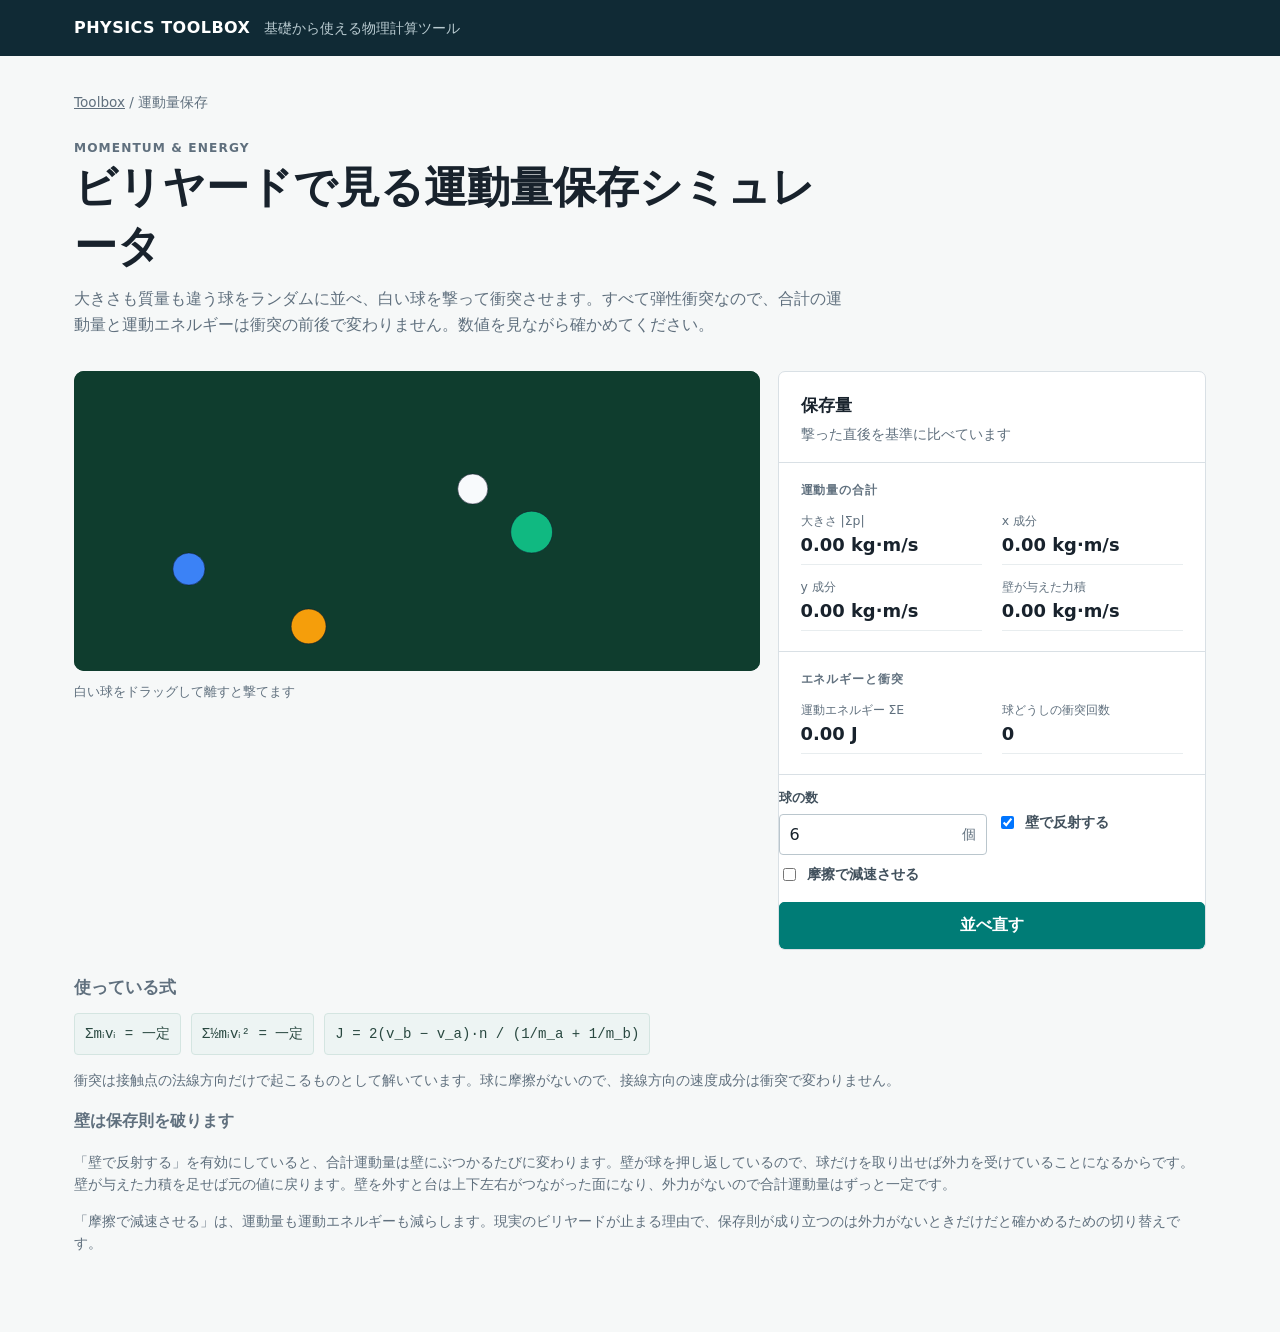
==== public/tools/billiards/index.html @ 8a6bd364 "feat: add a billiards simulator for momentum and energy Randomly placed discs of different mass, sho" ====
<!doctype html>
<html lang="ja">
  <head>
    <meta charset="UTF-8" />
    <meta name="viewport" content="width=device-width, initial-scale=1.0" />
    <meta name="description" content="ビリヤード台の球を撃って、弾性衝突での運動量保存と力学的エネルギー保存を確かめるシミュレータ。質量の違う球がぶつかる様子を、合計運動量と合計運動エネルギーの数値と一緒に見られます。" />
    <title>ビリヤードで見る運動量保存シミュレータ | Physics Toolbox</title>
    <link rel="canonical" href="https://physics-toolbox.ptbx.workers.dev/tools/billiards/" />
    <meta name="google-site-verification" content="dS_4E3Jhi096r8VXrxyd1PcpG0NzPhnYGtcGjtiQ7X8" />
    <link rel="stylesheet" href="../../css/style.css" />
  </head>
  <body>
    <header class="site-header"><div class="site-header__inner"><a href="../../">PHYSICS TOOLBOX</a><span>基礎から使える物理計算ツール</span></div></header>
    <main class="page billiards-page">
      <nav class="breadcrumb"><a href="../../">Toolbox</a> / 運動量保存</nav>
      <section class="page-heading">
        <p class="eyebrow">MOMENTUM &amp; ENERGY</p>
        <h1>ビリヤードで見る運動量保存シミュレータ</h1>
        <p>大きさも質量も違う球をランダムに並べ、白い球を撃って衝突させます。すべて弾性衝突なので、合計の運動量と運動エネルギーは衝突の前後で変わりません。数値を見ながら確かめてください。</p>
      </section>
      <div class="billiards-layout">
        <section class="table-section">
          <div class="canvas-wrap billiards-canvas">
            <canvas id="table" role="img" aria-label="ビリヤード台のシミュレーション"></canvas>
          </div>
          <p id="table-hint" class="panel-note">白い球をドラッグして離すと撃てます</p>
        </section>
        <section class="results-panel billiards-results" aria-live="polite">
          <div class="results-header"><h2>保存量</h2><p class="result-summary">撃った直後を基準に比べています</p></div>
          <div class="result-group">
            <h3>運動量の合計</h3>
            <div class="metrics">
              <div class="metric"><span class="metric-label">大きさ |Σp|</span><span id="momentum" class="metric-value">-</span></div>
              <div class="metric"><span class="metric-label">x 成分</span><span id="momentum-x" class="metric-value">-</span></div>
              <div class="metric"><span class="metric-label">y 成分</span><span id="momentum-y" class="metric-value">-</span></div>
              <div class="metric"><span class="metric-label">壁が与えた力積</span><span id="wall-impulse" class="metric-value">-</span></div>
            </div>
          </div>
          <div class="result-group">
            <h3>エネルギーと衝突</h3>
            <div class="metrics">
              <div class="metric"><span class="metric-label">運動エネルギー ΣE</span><span id="energy" class="metric-value">-</span></div>
              <div class="metric"><span class="metric-label">球どうしの衝突回数</span><span id="collisions" class="metric-value">-</span></div>
            </div>
          </div>
          <div class="fields billiards-controls">
            <div class="field"><label for="ball-count">球の数</label><div class="input-with-unit"><input id="ball-count" type="number" value="6" min="2" max="12" step="1" inputmode="numeric" /><span class="unit">個</span></div></div>
            <label class="checkbox-field"><input id="walls" type="checkbox" checked /> 壁で反射する</label>
            <label class="checkbox-field"><input id="friction" type="checkbox" /> 摩擦で減速させる</label>
          </div>
          <button id="reset" class="calculate-button" type="button">並べ直す</button>
        </section>
      </div>
      <section class="formula-section">
        <h2>使っている式</h2>
        <div class="formula-grid">
          <p><code>Σmᵢvᵢ = 一定</code></p>
          <p><code>Σ½mᵢvᵢ² = 一定</code></p>
          <p><code>J = 2(v_b − v_a)·n / (1/m_a + 1/m_b)</code></p>
        </div>
        <p>衝突は接触点の法線方向だけで起こるものとして解いています。球に摩擦がないので、接線方向の速度成分は衝突で変わりません。</p>
        <h3>壁は保存則を破ります</h3>
        <p>「壁で反射する」を有効にしていると、合計運動量は壁にぶつかるたびに変わります。壁が球を押し返しているので、球だけを取り出せば外力を受けていることになるからです。壁が与えた力積を足せば元の値に戻ります。壁を外すと台は上下左右がつながった面になり、外力がないので合計運動量はずっと一定です。</p>
        <p>「摩擦で減速させる」は、運動量も運動エネルギーも減らします。現実のビリヤードが止まる理由で、保存則が成り立つのは外力がないときだけだと確かめるための切り替えです。</p>
      </section>
    </main>
    <script type="module" src="../../js/billiards.mjs"></script>
  </body>
</html>
---- public/css/style.css ----
:root {
  color-scheme: light;
  --ink: #18222c;
  --muted: #60707e;
  --line: #d9e0e5;
  --canvas: #f6f8f8;
  --surface: #ffffff;
  --accent: #007c76;
  --accent-dark: #005f5a;
  --accent-pale: #e4f3ef;
  --positive: #087952;
  --negative: #bd3e39;
  --warning: #8d5d05;
  font-family: Inter, ui-sans-serif, system-ui, -apple-system, BlinkMacSystemFont, "Segoe UI", sans-serif;
}

* { box-sizing: border-box; }
body { margin: 0; background: var(--canvas); color: var(--ink); }
button, input, select { font: inherit; }

.landing-shell {
  display: grid;
  align-content: center;
  min-height: 100vh;
  max-width: 760px;
  margin: auto;
  padding: 32px 24px;
}

.eyebrow { color: var(--accent); font-size: .76rem; font-weight: 750; letter-spacing: .09em; margin: 0 0 14px; }
.landing-shell h1 { font-size: clamp(2rem, 5vw, 3.5rem); line-height: 1.1; max-width: 680px; margin: 0; }
.landing-copy { color: var(--muted); font-size: 1.1rem; line-height: 1.7; }
.primary-link, .calculate-button {
  background: var(--accent); border: 1px solid var(--accent); border-radius: 5px; color: #fff; cursor: pointer;
  display: inline-flex; justify-content: center; padding: 12px 16px; text-decoration: none; font-weight: 700;
}
.primary-link { width: max-content; margin-top: 14px; }
.primary-link:hover, .calculate-button:hover { background: var(--accent-dark); border-color: var(--accent-dark); }

.tool-index { max-width: 900px; }
.tool-grid { display: grid; grid-template-columns: repeat(auto-fit, minmax(260px, 1fr)); gap: 14px; }
.tool-card { background: var(--surface); border: 1px solid var(--line); border-radius: 7px; color: var(--ink); display: grid; min-height: 200px; padding: 20px; text-decoration: none; transition: border-color .15s ease, box-shadow .15s ease; }
.tool-card:hover { border-color: var(--accent); box-shadow: 0 5px 14px rgba(24, 34, 44, .08); }
.tool-card__number { color: var(--accent); font-size: .78rem; font-weight: 750; letter-spacing: .08em; }
.tool-card h2 { font-size: 1.15rem; margin: 18px 0 7px; }
.tool-card p { color: var(--muted); font-size: .9rem; line-height: 1.55; margin: 0; }
.tool-card__link { align-self: end; color: var(--accent-dark); font-size: .88rem; font-weight: 750; margin-top: 18px; }

.site-header { background: #102a35; color: #fff; }
.site-header__inner { max-width: 1180px; padding: 18px 24px; margin: auto; display: flex; align-items: baseline; gap: 14px; }
.site-header a { color: #fff; text-decoration: none; font-weight: 760; letter-spacing: .03em; }
.site-header span { color: #b9cbd1; font-size: .88rem; }

.page { max-width: 1180px; padding: 38px 24px 64px; margin: auto; }
.breadcrumb { color: var(--muted); font-size: .85rem; margin-bottom: 26px; }
.breadcrumb a { color: inherit; }
.page-heading { max-width: 780px; margin-bottom: 32px; }
.page-heading h1 { font-size: clamp(1.8rem, 4vw, 2.7rem); letter-spacing: 0; margin: 0 0 10px; }
.page-heading p { color: var(--muted); line-height: 1.65; margin: 0; }
.calculator-grid { display: grid; grid-template-columns: minmax(0, 1.08fr) minmax(330px, .92fr); gap: 24px; align-items: start; }
.input-column { display: grid; gap: 18px; }
.panel, .results-panel { background: var(--surface); border: 1px solid var(--line); border-radius: 7px; }
.panel { padding: 22px; }
.panel-heading { display: flex; align-items: center; justify-content: space-between; gap: 12px; margin-bottom: 18px; }
.panel h2, .results-panel h2 { font-size: 1.05rem; margin: 0; }
.panel-note { color: var(--muted); font-size: .8rem; }
.fields { display: grid; grid-template-columns: repeat(2, minmax(0, 1fr)); gap: 14px; }
.field { display: grid; gap: 7px; }
.field-wide { grid-column: 1 / -1; }
label { color: #42515d; font-size: .82rem; font-weight: 700; }
input, select { width: 100%; min-width: 0; border: 1px solid #bac6cd; border-radius: 4px; background: #fff; color: var(--ink); padding: 10px; }
input:focus, select:focus { border-color: var(--accent); box-shadow: 0 0 0 3px rgba(0, 124, 118, .13); outline: 0; }
.input-with-unit { position: relative; }
.input-with-unit input { padding-right: 64px; }
.unit { position: absolute; color: var(--muted); pointer-events: none; right: 11px; top: 50%; transform: translateY(-50%); font-size: .85rem; }
.target-mode { display: flex; gap: 18px; margin: 0 0 16px; }
.target-mode label { display: flex; align-items: center; gap: 7px; font-weight: 600; }
.target-mode input { width: auto; accent-color: var(--accent); }
.is-hidden { display: none; }
.reaction-list { display: grid; gap: 10px; }
.reaction-row { display: grid; grid-template-columns: 68px minmax(0, 1fr) 30px; align-items: end; gap: 9px; }
.row-action { height: 40px; border: 1px solid #cad3d8; border-radius: 4px; background: #fff; color: #5d6a74; cursor: pointer; font-size: 1.15rem; }
.row-action:hover { color: var(--negative); border-color: var(--negative); }
.text-button { background: transparent; border: 0; color: var(--accent-dark); cursor: pointer; font-weight: 700; padding: 10px 0 0; }
.calculate-button { width: 100%; margin-top: 18px; }
.results-panel { overflow: hidden; }
.results-header { padding: 22px 22px 18px; border-bottom: 1px solid var(--line); }
.result-summary { color: var(--muted); font-size: .86rem; line-height: 1.5; margin: 7px 0 0; }
.result-group { padding: 20px 22px; border-bottom: 1px solid var(--line); }
.result-group:last-child { border: 0; }
.result-group h3 { color: var(--muted); font-size: .74rem; letter-spacing: .08em; margin: 0 0 14px; }
.metrics { display: grid; grid-template-columns: repeat(2, minmax(0, 1fr)); gap: 14px 20px; }
.metric { border-bottom: 1px solid #e8edef; padding-bottom: 9px; }
.metric-label { color: var(--muted); display: block; font-size: .78rem; margin-bottom: 4px; }
.metric-value { font-size: 1.12rem; font-variant-numeric: tabular-nums; font-weight: 720; overflow-wrap: anywhere; }
.reaction-status { border-left: 4px solid var(--warning); background: #fff9ea; padding: 13px 14px; }
.reaction-status.is-open { border-color: var(--positive); background: #e9f6ef; }
.reaction-status.is-closed { border-color: var(--negative); background: #fff0ef; }
.reaction-status strong { display: block; font-size: .93rem; }
.reaction-status span { color: #53616c; display: block; font-size: .82rem; line-height: 1.45; margin-top: 4px; }
.formula { color: var(--muted); font-family: ui-monospace, SFMono-Regular, Menlo, monospace; font-size: .76rem; line-height: 1.55; margin: 14px 0 0; }
.disclaimer { color: var(--muted); font-size: .78rem; line-height: 1.55; margin: 18px 2px 0; }

.projectile-page { max-width: 1040px; }
.projectile-layout { display: grid; grid-template-columns: minmax(0, .9fr) minmax(330px, 1.1fr); gap: 24px; align-items: start; }
.projectile-inputs { min-height: 100%; }
.input-error { color: var(--negative); font-size: .82rem; line-height: 1.5; margin: 12px 0 0; min-height: 1.5em; }
.trajectory-section { background: var(--surface); border: 1px solid var(--line); border-radius: 7px; margin-top: 24px; padding: 22px; }
.trajectory-heading { align-items: end; display: flex; justify-content: space-between; gap: 16px; margin-bottom: 14px; }
.trajectory-heading .eyebrow { margin-bottom: 7px; }
.trajectory-heading h2, .formula-section h2 { font-size: 1.05rem; margin: 0; }
.trajectory-actions { align-items: center; display: flex; gap: 12px; }
.trajectory-launch { margin: 0; white-space: nowrap; width: auto; }
.canvas-wrap { aspect-ratio: 16 / 7; max-width: 100%; min-height: 250px; overflow: hidden; width: 100%; }
#trajectory { display: block; height: 100%; max-width: 100%; width: 100%; }
.formula-section { color: var(--muted); font-size: .88rem; line-height: 1.6; }
.formula-section { margin-top: 24px; }
.formula-grid { display: flex; flex-wrap: wrap; gap: 10px; margin-top: 12px; }
.formula-grid p { background: #edf4f3; border: 1px solid #d4e5e1; border-radius: 4px; color: #294840; margin: 0; padding: 8px 10px; }
.pendulum-page { max-width: 1040px; }
.pendulum-layout { display: grid; grid-template-columns: minmax(0, .9fr) minmax(330px, 1.1fr); gap: 24px; align-items: start; }
.pendulum-visual { background: var(--surface); border: 1px solid var(--line); border-radius: 7px; margin-top: 24px; padding: 22px; }
.pendulum-motion-wrap { aspect-ratio: 16 / 7; min-height: 260px; }
.small-motion-heading { align-items: baseline; border-top: 1px solid var(--line); color: var(--muted); display: flex; font-size: .82rem; justify-content: space-between; margin-top: 10px; padding-top: 12px; }
.shm-motion-wrap { aspect-ratio: 16 / 3.3; min-height: 150px; }
.pendulum-plot-wrap { aspect-ratio: 16 / 7; min-height: 250px; }
#pendulum-motion, #simple-harmonic-motion, #pendulum-plot { display: block; height: 100%; max-width: 100%; width: 100%; }
.coin-page { max-width: 1040px; }
.coin-input-panel { max-width: 500px; }
.coin-visual { background: var(--surface); border: 1px solid var(--line); border-radius: 7px; margin-top: 24px; padding: 22px; }
.coin-toss { border-bottom: 1px solid var(--line); margin-bottom: 18px; padding-bottom: 16px; }
.coin-toss-grid { display: grid; gap: 7px; grid-template-columns: repeat(auto-fill, minmax(34px, 1fr)); }
.coin-face { align-items: center; aspect-ratio: 1; background: #eef1f2; border: 1px solid #d2dadd; border-radius: 50%; color: #677681; display: flex; font-size: .72rem; font-weight: 750; justify-content: center; }
.coin-face.is-heads { background: #e4f3ef; border-color: #8cc7bd; color: #006d67; }
.coin-face.is-tails { background: #fff2e8; border-color: #e3ad81; color: #aa561f; }
.coin-toss .panel-note { display: block; margin: 10px 0 0; }
.coin-histogram-wrap { aspect-ratio: 16 / 7; min-height: 280px; }
#coin-histogram { display: block; height: 100%; max-width: 100%; width: 100%; }
.coin-results { margin-top: 24px; }

@media (max-width: 780px) {
  .site-header__inner { padding: 16px 18px; }
  .site-header span { display: none; }
  .page { padding: 28px 18px 48px; }
  .calculator-grid { grid-template-columns: 1fr; }
  .projectile-layout { grid-template-columns: 1fr; }
  .pendulum-layout { grid-template-columns: 1fr; }
}
@media (max-width: 460px) {
  .fields, .metrics { grid-template-columns: 1fr; }
  .target-mode { gap: 12px; }
  .trajectory-section { padding: 16px; }
  .trajectory-heading { align-items: start; flex-direction: column; gap: 8px; }
  .trajectory-actions { justify-content: space-between; width: 100%; }
  .canvas-wrap { aspect-ratio: auto; height: clamp(200px, 58vw, 250px); min-height: 0; }
  .pendulum-visual { padding: 16px; }
  .pendulum-motion-wrap, .pendulum-plot-wrap { height: clamp(220px, 62vw, 270px); min-height: 0; }
  .small-motion-heading { font-size: .75rem; }
  .shm-motion-wrap { height: clamp(130px, 38vw, 170px); min-height: 0; }
  .coin-visual { padding: 16px; }
  .coin-toss-grid { gap: 6px; grid-template-columns: repeat(auto-fill, minmax(30px, 1fr)); }
  .coin-histogram-wrap { height: clamp(230px, 65vw, 300px); min-height: 0; }
}

.billiards-layout { display: grid; grid-template-columns: minmax(0, 1.6fr) minmax(260px, 1fr); gap: 18px; align-items: start; }
.billiards-canvas { background: #0f3d2e; border-radius: 10px; overflow: hidden; }
.billiards-canvas canvas { display: block; width: 100%; touch-action: none; cursor: grab; }
.billiards-controls { margin-top: 14px; gap: 10px; }
.checkbox-field { display: flex; align-items: center; gap: 8px; font-size: 0.9rem; }
.checkbox-field input { width: auto; }
@media (max-width: 760px) { .billiards-layout { grid-template-columns: 1fr; } }
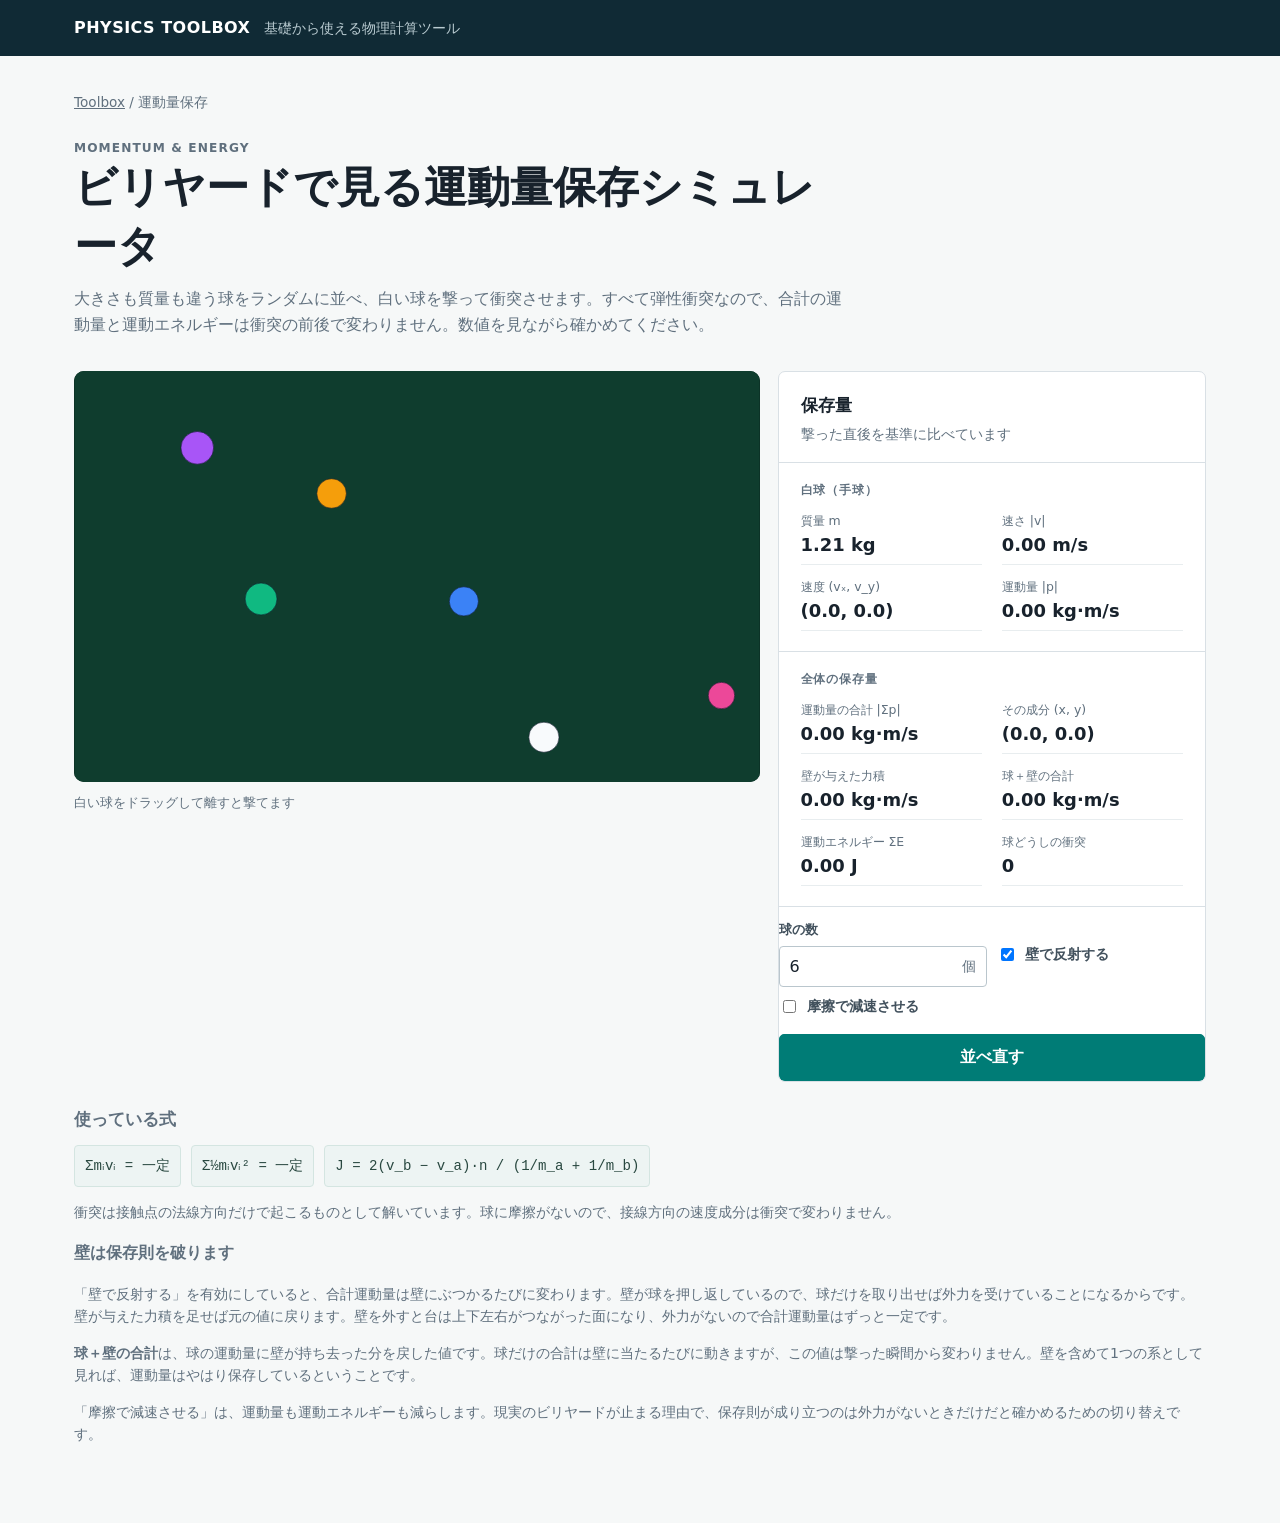
==== commit 2bc3a30f: "feat: show the cue ball, and a momentum sum that actually holds The panel only reported totals, so t" ====
--- a/public/tools/billiards/index.html
+++ b/public/tools/billiards/index.html
@@ -28,19 +28,23 @@
         <section class="results-panel billiards-results" aria-live="polite">
           <div class="results-header"><h2>保存量</h2><p class="result-summary">撃った直後を基準に比べています</p></div>
           <div class="result-group">
-            <h3>運動量の合計</h3>
+            <h3>白球（手球）</h3>
             <div class="metrics">
-              <div class="metric"><span class="metric-label">大きさ |Σp|</span><span id="momentum" class="metric-value">-</span></div>
-              <div class="metric"><span class="metric-label">x 成分</span><span id="momentum-x" class="metric-value">-</span></div>
-              <div class="metric"><span class="metric-label">y 成分</span><span id="momentum-y" class="metric-value">-</span></div>
-              <div class="metric"><span class="metric-label">壁が与えた力積</span><span id="wall-impulse" class="metric-value">-</span></div>
+              <div class="metric"><span class="metric-label">質量 m</span><span id="cue-mass" class="metric-value">-</span></div>
+              <div class="metric"><span class="metric-label">速さ |v|</span><span id="cue-speed" class="metric-value">-</span></div>
+              <div class="metric"><span class="metric-label">速度 (vₓ, v_y)</span><span id="cue-velocity" class="metric-value">-</span></div>
+              <div class="metric"><span class="metric-label">運動量 |p|</span><span id="cue-momentum" class="metric-value">-</span></div>
             </div>
           </div>
           <div class="result-group">
-            <h3>エネルギーと衝突</h3>
+            <h3>全体の保存量</h3>
             <div class="metrics">
+              <div class="metric"><span class="metric-label">運動量の合計 |Σp|</span><span id="momentum" class="metric-value">-</span></div>
+              <div class="metric"><span class="metric-label">その成分 (x, y)</span><span id="momentum-xy" class="metric-value">-</span></div>
+              <div class="metric"><span class="metric-label">壁が与えた力積</span><span id="wall-impulse" class="metric-value">-</span></div>
+              <div class="metric"><span class="metric-label">球＋壁の合計</span><span id="momentum-total" class="metric-value">-</span></div>
               <div class="metric"><span class="metric-label">運動エネルギー ΣE</span><span id="energy" class="metric-value">-</span></div>
-              <div class="metric"><span class="metric-label">球どうしの衝突回数</span><span id="collisions" class="metric-value">-</span></div>
+              <div class="metric"><span class="metric-label">球どうしの衝突</span><span id="collisions" class="metric-value">-</span></div>
             </div>
           </div>
           <div class="fields billiards-controls">
@@ -61,6 +65,7 @@
         <p>衝突は接触点の法線方向だけで起こるものとして解いています。球に摩擦がないので、接線方向の速度成分は衝突で変わりません。</p>
         <h3>壁は保存則を破ります</h3>
         <p>「壁で反射する」を有効にしていると、合計運動量は壁にぶつかるたびに変わります。壁が球を押し返しているので、球だけを取り出せば外力を受けていることになるからです。壁が与えた力積を足せば元の値に戻ります。壁を外すと台は上下左右がつながった面になり、外力がないので合計運動量はずっと一定です。</p>
+        <p><b>球＋壁の合計</b>は、球の運動量に壁が持ち去った分を戻した値です。球だけの合計は壁に当たるたびに動きますが、この値は撃った瞬間から変わりません。壁を含めて1つの系として見れば、運動量はやはり保存しているということです。</p>
         <p>「摩擦で減速させる」は、運動量も運動エネルギーも減らします。現実のビリヤードが止まる理由で、保存則が成り立つのは外力がないときだけだと確かめるための切り替えです。</p>
       </section>
     </main>
--- a/public/css/style.css
+++ b/public/css/style.css
@@ -163,7 +163,8 @@
 }
 
 .billiards-layout { display: grid; grid-template-columns: minmax(0, 1.6fr) minmax(260px, 1fr); gap: 18px; align-items: start; }
-.billiards-canvas { background: #0f3d2e; border-radius: 10px; overflow: hidden; }
+/* 5/3 matches the simulated table, so little is letterboxed. */
+.billiards-canvas { aspect-ratio: 5 / 3; background: #0b2b21; border-radius: 10px; min-height: 0; overflow: hidden; }
 .billiards-canvas canvas { display: block; width: 100%; touch-action: none; cursor: grab; }
 .billiards-controls { margin-top: 14px; gap: 10px; }
 .checkbox-field { display: flex; align-items: center; gap: 8px; font-size: 0.9rem; }
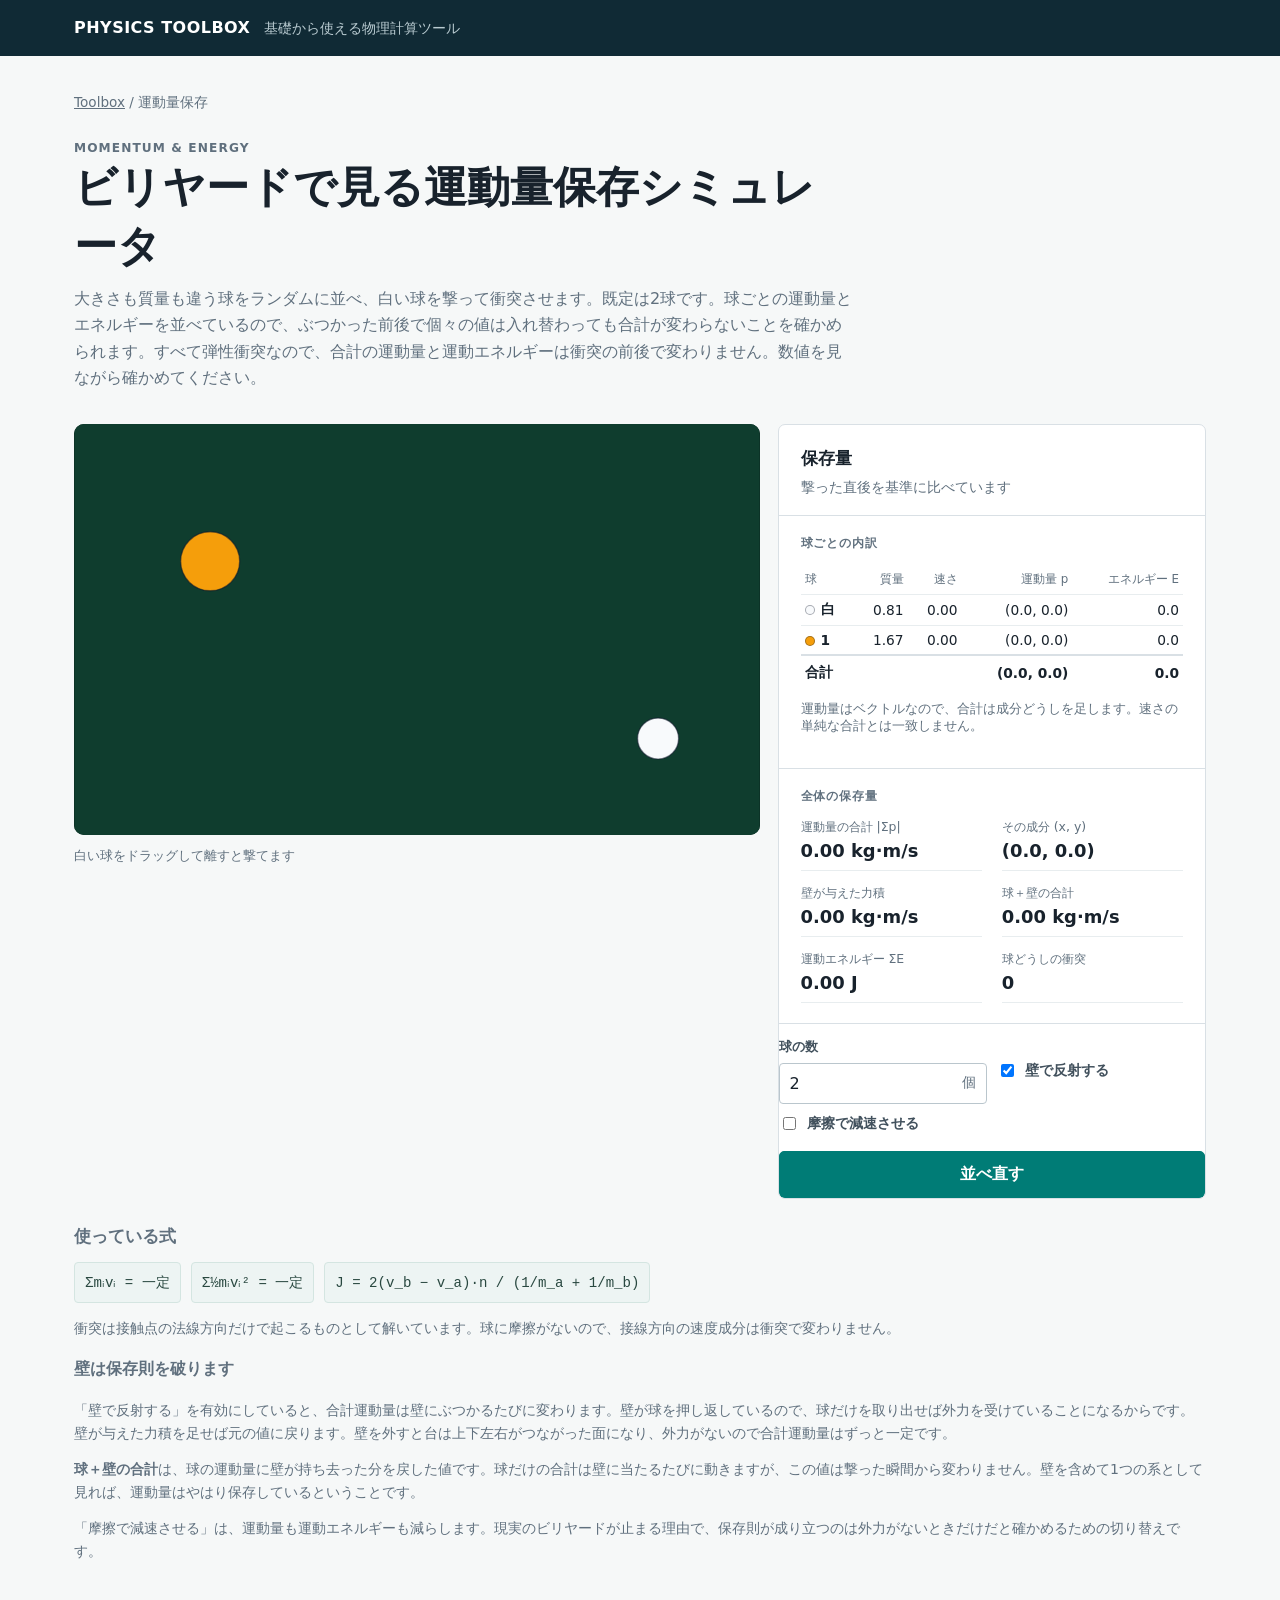
==== commit f1c93e06: "feat: two balls by default, with each ball's momentum and energy The point of the tool is that a col" ====
--- a/public/tools/billiards/index.html
+++ b/public/tools/billiards/index.html
@@ -16,7 +16,7 @@
       <section class="page-heading">
         <p class="eyebrow">MOMENTUM &amp; ENERGY</p>
         <h1>ビリヤードで見る運動量保存シミュレータ</h1>
-        <p>大きさも質量も違う球をランダムに並べ、白い球を撃って衝突させます。すべて弾性衝突なので、合計の運動量と運動エネルギーは衝突の前後で変わりません。数値を見ながら確かめてください。</p>
+        <p>大きさも質量も違う球をランダムに並べ、白い球を撃って衝突させます。既定は2球です。球ごとの運動量とエネルギーを並べているので、ぶつかった前後で個々の値は入れ替わっても合計が変わらないことを確かめられます。すべて弾性衝突なので、合計の運動量と運動エネルギーは衝突の前後で変わりません。数値を見ながら確かめてください。</p>
       </section>
       <div class="billiards-layout">
         <section class="table-section">
@@ -28,13 +28,17 @@
         <section class="results-panel billiards-results" aria-live="polite">
           <div class="results-header"><h2>保存量</h2><p class="result-summary">撃った直後を基準に比べています</p></div>
           <div class="result-group">
-            <h3>白球（手球）</h3>
-            <div class="metrics">
-              <div class="metric"><span class="metric-label">質量 m</span><span id="cue-mass" class="metric-value">-</span></div>
-              <div class="metric"><span class="metric-label">速さ |v|</span><span id="cue-speed" class="metric-value">-</span></div>
-              <div class="metric"><span class="metric-label">速度 (vₓ, v_y)</span><span id="cue-velocity" class="metric-value">-</span></div>
-              <div class="metric"><span class="metric-label">運動量 |p|</span><span id="cue-momentum" class="metric-value">-</span></div>
-            </div>
+            <h3>球ごとの内訳</h3>
+            <table class="ball-table">
+              <thead>
+                <tr><th>球</th><th>質量</th><th>速さ</th><th>運動量 p</th><th>エネルギー E</th></tr>
+              </thead>
+              <tbody id="ball-rows"></tbody>
+              <tfoot>
+                <tr><th>合計</th><th></th><th></th><th id="sum-momentum">-</th><th id="sum-energy">-</th></tr>
+              </tfoot>
+            </table>
+            <p class="panel-note">運動量はベクトルなので、合計は成分どうしを足します。速さの単純な合計とは一致しません。</p>
           </div>
           <div class="result-group">
             <h3>全体の保存量</h3>
@@ -48,7 +52,7 @@
             </div>
           </div>
           <div class="fields billiards-controls">
-            <div class="field"><label for="ball-count">球の数</label><div class="input-with-unit"><input id="ball-count" type="number" value="6" min="2" max="12" step="1" inputmode="numeric" /><span class="unit">個</span></div></div>
+            <div class="field"><label for="ball-count">球の数</label><div class="input-with-unit"><input id="ball-count" type="number" value="2" min="2" max="12" step="1" inputmode="numeric" /><span class="unit">個</span></div></div>
             <label class="checkbox-field"><input id="walls" type="checkbox" checked /> 壁で反射する</label>
             <label class="checkbox-field"><input id="friction" type="checkbox" /> 摩擦で減速させる</label>
           </div>
--- a/public/css/style.css
+++ b/public/css/style.css
@@ -170,3 +170,12 @@
 .checkbox-field { display: flex; align-items: center; gap: 8px; font-size: 0.9rem; }
 .checkbox-field input { width: auto; }
 @media (max-width: 760px) { .billiards-layout { grid-template-columns: 1fr; } }
+
+.ball-table { border-collapse: collapse; font-size: .86rem; width: 100%; }
+.ball-table th, .ball-table td { padding: 6px 4px; text-align: right; }
+.ball-table thead th { color: var(--muted); font-size: .74rem; font-weight: 500; }
+.ball-table tbody th, .ball-table thead th:first-child, .ball-table tfoot th:first-child { text-align: left; }
+.ball-table td { font-variant-numeric: tabular-nums; }
+.ball-table tbody tr { border-top: 1px solid #e8edef; }
+.ball-table tfoot th { border-top: 2px solid var(--line); font-variant-numeric: tabular-nums; padding-top: 8px; }
+.swatch { border: 1px solid rgba(15, 23, 42, .35); border-radius: 50%; display: inline-block; height: 10px; margin-right: 6px; vertical-align: -1px; width: 10px; }
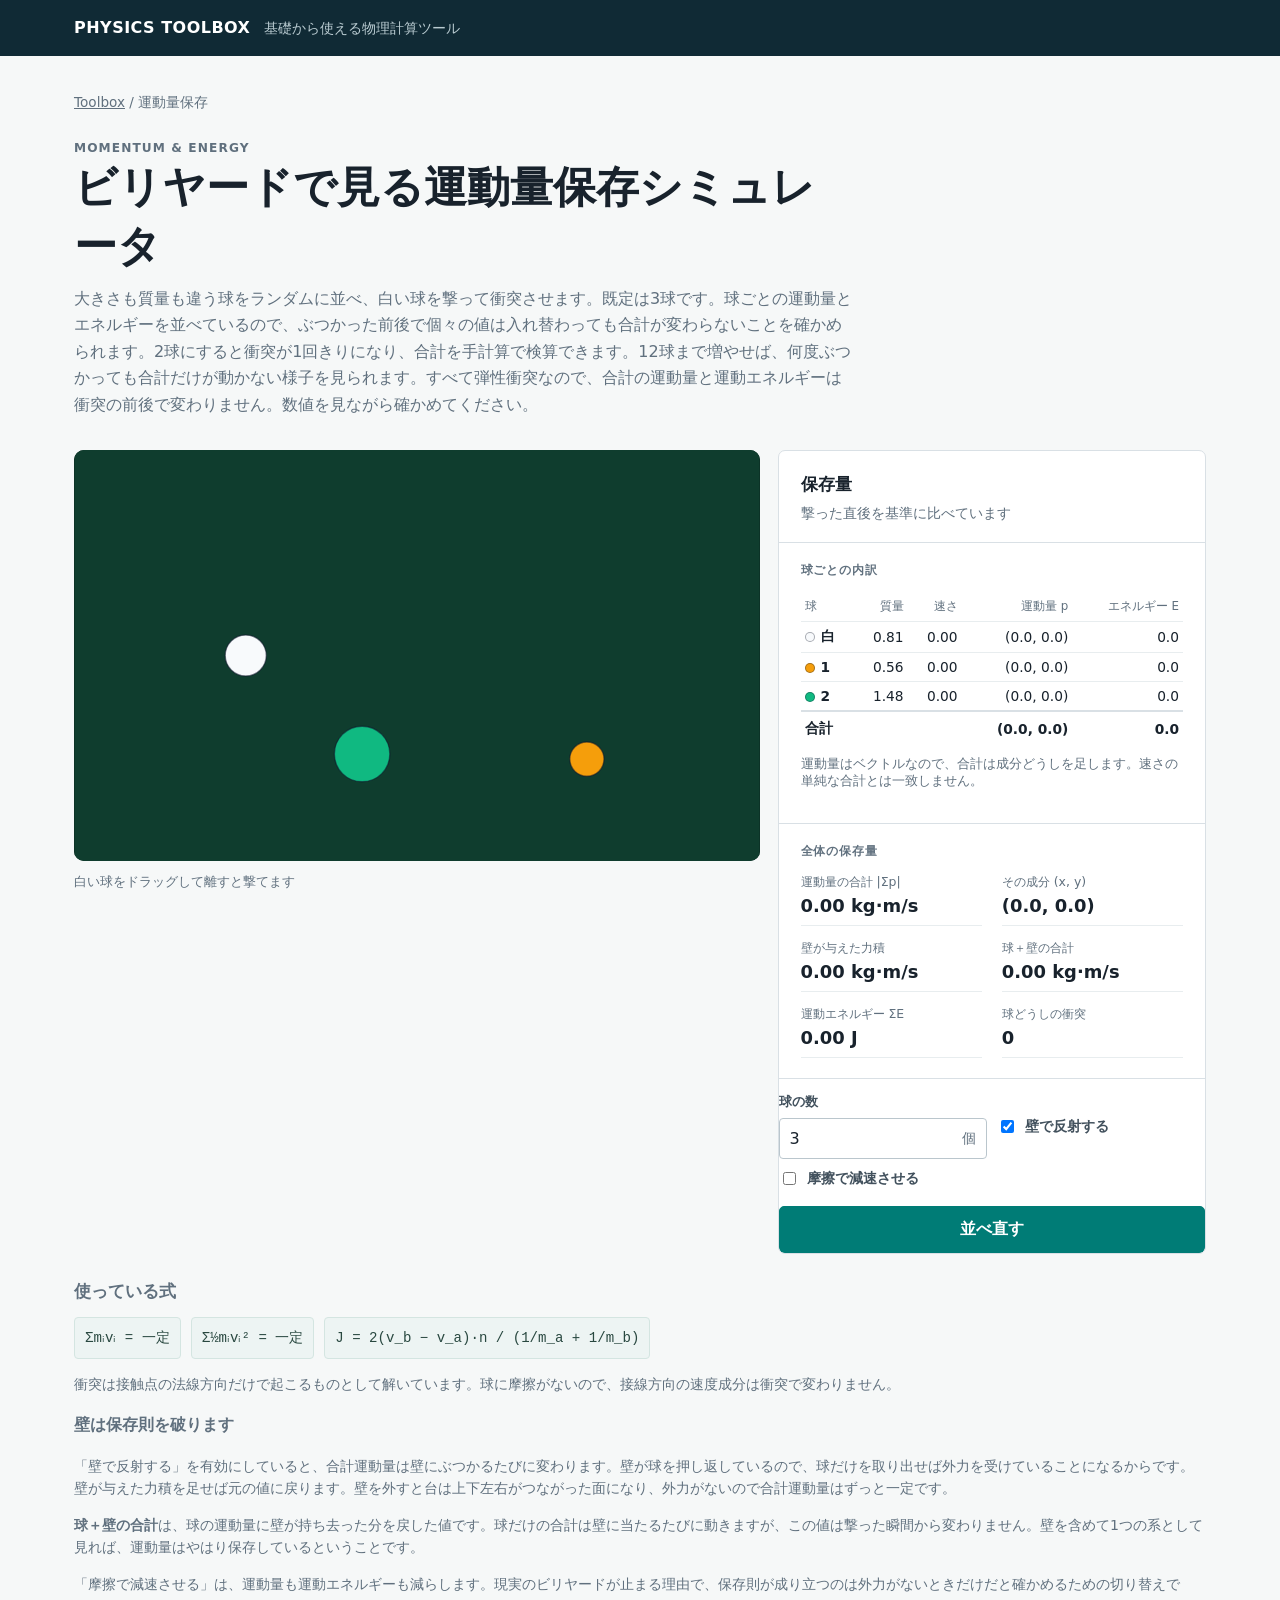
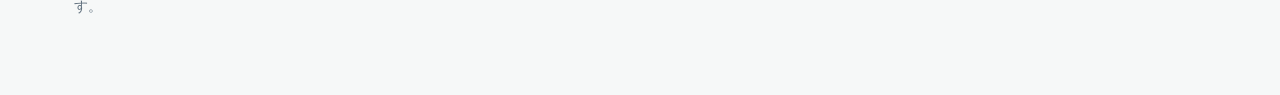
==== commit 40863dfd: "feat: default to three balls Two balls make the cleanest demonstration — one collision, a total you " ====
--- a/public/tools/billiards/index.html
+++ b/public/tools/billiards/index.html
@@ -16,7 +16,7 @@
       <section class="page-heading">
         <p class="eyebrow">MOMENTUM &amp; ENERGY</p>
         <h1>ビリヤードで見る運動量保存シミュレータ</h1>
-        <p>大きさも質量も違う球をランダムに並べ、白い球を撃って衝突させます。既定は2球です。球ごとの運動量とエネルギーを並べているので、ぶつかった前後で個々の値は入れ替わっても合計が変わらないことを確かめられます。すべて弾性衝突なので、合計の運動量と運動エネルギーは衝突の前後で変わりません。数値を見ながら確かめてください。</p>
+        <p>大きさも質量も違う球をランダムに並べ、白い球を撃って衝突させます。既定は3球です。球ごとの運動量とエネルギーを並べているので、ぶつかった前後で個々の値は入れ替わっても合計が変わらないことを確かめられます。2球にすると衝突が1回きりになり、合計を手計算で検算できます。12球まで増やせば、何度ぶつかっても合計だけが動かない様子を見られます。すべて弾性衝突なので、合計の運動量と運動エネルギーは衝突の前後で変わりません。数値を見ながら確かめてください。</p>
       </section>
       <div class="billiards-layout">
         <section class="table-section">
@@ -52,7 +52,7 @@
             </div>
           </div>
           <div class="fields billiards-controls">
-            <div class="field"><label for="ball-count">球の数</label><div class="input-with-unit"><input id="ball-count" type="number" value="2" min="2" max="12" step="1" inputmode="numeric" /><span class="unit">個</span></div></div>
+            <div class="field"><label for="ball-count">球の数</label><div class="input-with-unit"><input id="ball-count" type="number" value="3" min="2" max="12" step="1" inputmode="numeric" /><span class="unit">個</span></div></div>
             <label class="checkbox-field"><input id="walls" type="checkbox" checked /> 壁で反射する</label>
             <label class="checkbox-field"><input id="friction" type="checkbox" /> 摩擦で減速させる</label>
           </div>
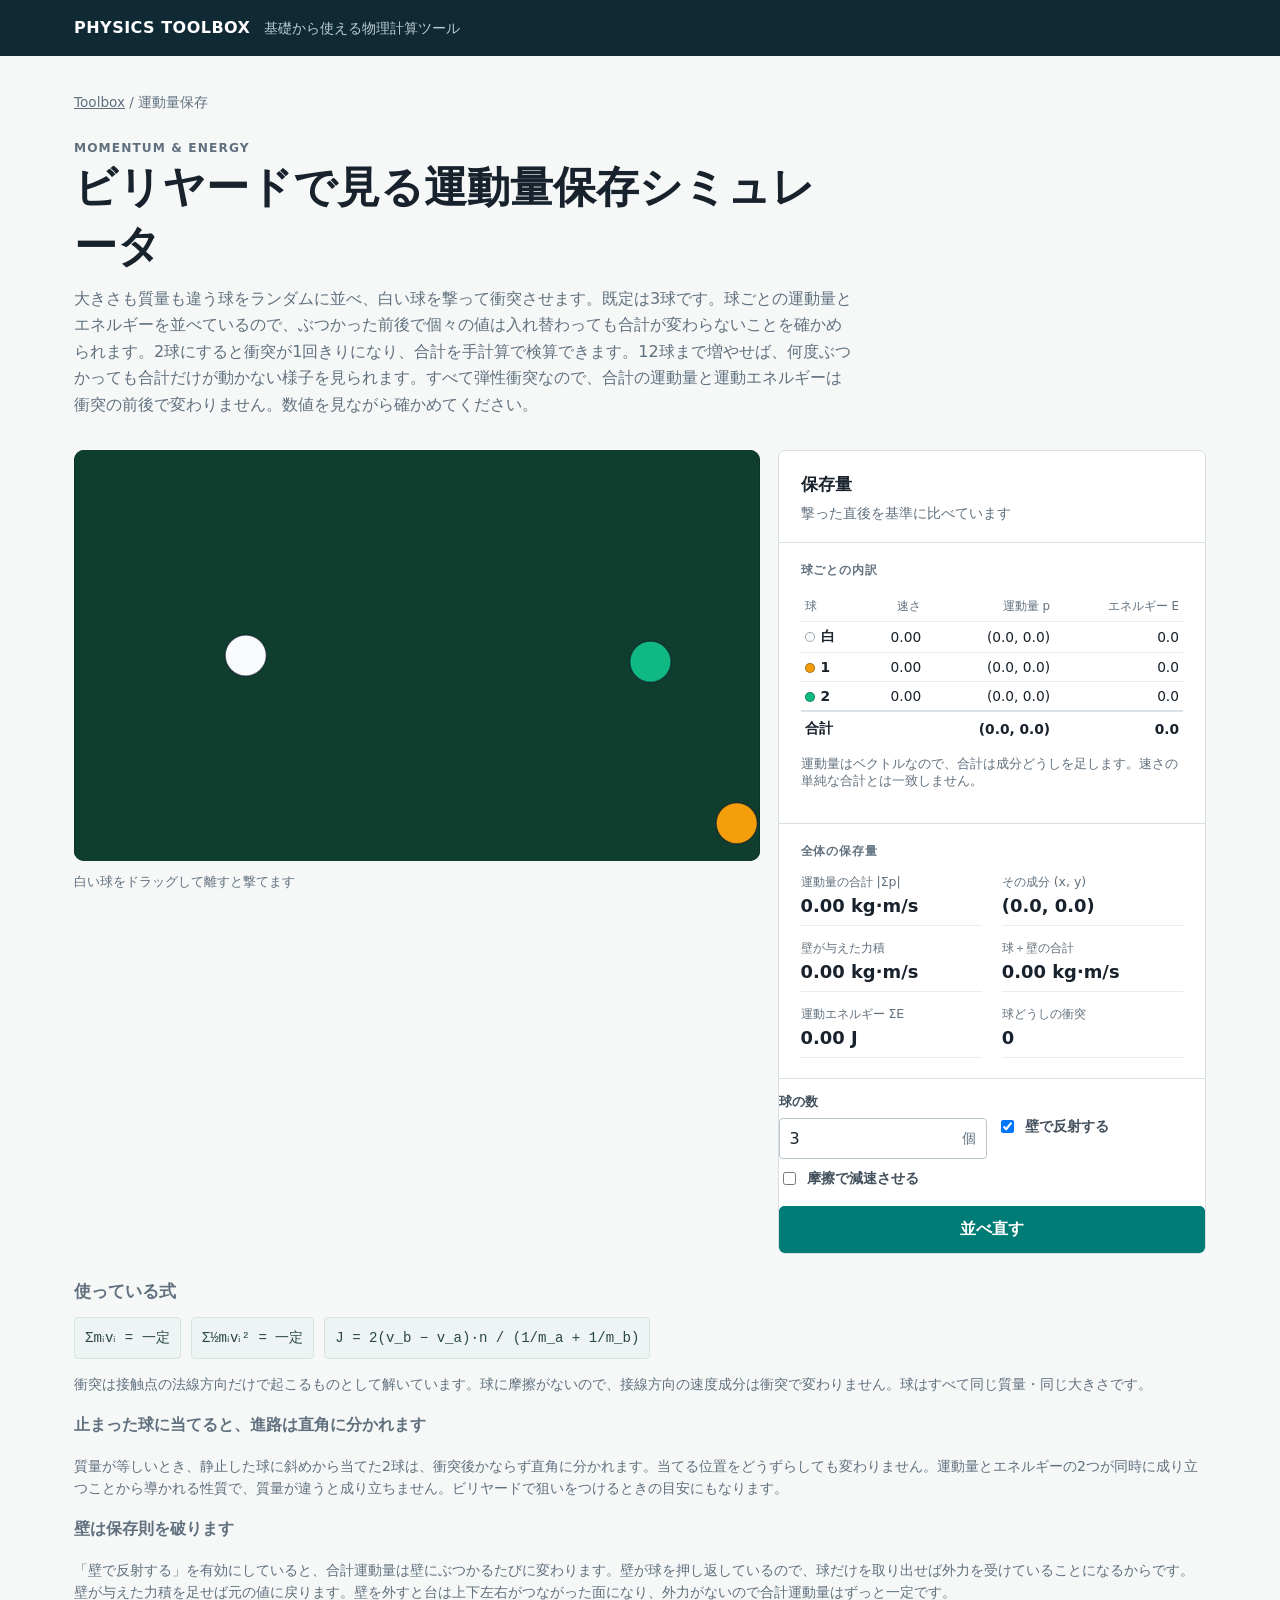
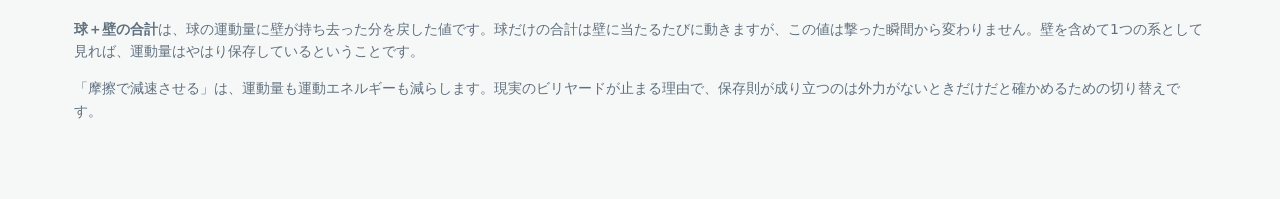
==== commit 592ba321: "feat: make every ball identical Real tables use identical balls, and equal masses buy the demonstrat" ====
--- a/public/tools/billiards/index.html
+++ b/public/tools/billiards/index.html
@@ -31,11 +31,11 @@
             <h3>球ごとの内訳</h3>
             <table class="ball-table">
               <thead>
-                <tr><th>球</th><th>質量</th><th>速さ</th><th>運動量 p</th><th>エネルギー E</th></tr>
+                <tr><th>球</th><th>速さ</th><th>運動量 p</th><th>エネルギー E</th></tr>
               </thead>
               <tbody id="ball-rows"></tbody>
               <tfoot>
-                <tr><th>合計</th><th></th><th></th><th id="sum-momentum">-</th><th id="sum-energy">-</th></tr>
+                <tr><th>合計</th><th></th><th id="sum-momentum">-</th><th id="sum-energy">-</th></tr>
               </tfoot>
             </table>
             <p class="panel-note">運動量はベクトルなので、合計は成分どうしを足します。速さの単純な合計とは一致しません。</p>
@@ -66,7 +66,9 @@
           <p><code>Σ½mᵢvᵢ² = 一定</code></p>
           <p><code>J = 2(v_b − v_a)·n / (1/m_a + 1/m_b)</code></p>
         </div>
-        <p>衝突は接触点の法線方向だけで起こるものとして解いています。球に摩擦がないので、接線方向の速度成分は衝突で変わりません。</p>
+        <p>衝突は接触点の法線方向だけで起こるものとして解いています。球に摩擦がないので、接線方向の速度成分は衝突で変わりません。球はすべて同じ質量・同じ大きさです。</p>
+        <h3>止まった球に当てると、進路は直角に分かれます</h3>
+        <p>質量が等しいとき、静止した球に斜めから当てた2球は、衝突後かならず直角に分かれます。当てる位置をどうずらしても変わりません。運動量とエネルギーの2つが同時に成り立つことから導かれる性質で、質量が違うと成り立ちません。ビリヤードで狙いをつけるときの目安にもなります。</p>
         <h3>壁は保存則を破ります</h3>
         <p>「壁で反射する」を有効にしていると、合計運動量は壁にぶつかるたびに変わります。壁が球を押し返しているので、球だけを取り出せば外力を受けていることになるからです。壁が与えた力積を足せば元の値に戻ります。壁を外すと台は上下左右がつながった面になり、外力がないので合計運動量はずっと一定です。</p>
         <p><b>球＋壁の合計</b>は、球の運動量に壁が持ち去った分を戻した値です。球だけの合計は壁に当たるたびに動きますが、この値は撃った瞬間から変わりません。壁を含めて1つの系として見れば、運動量はやはり保存しているということです。</p>
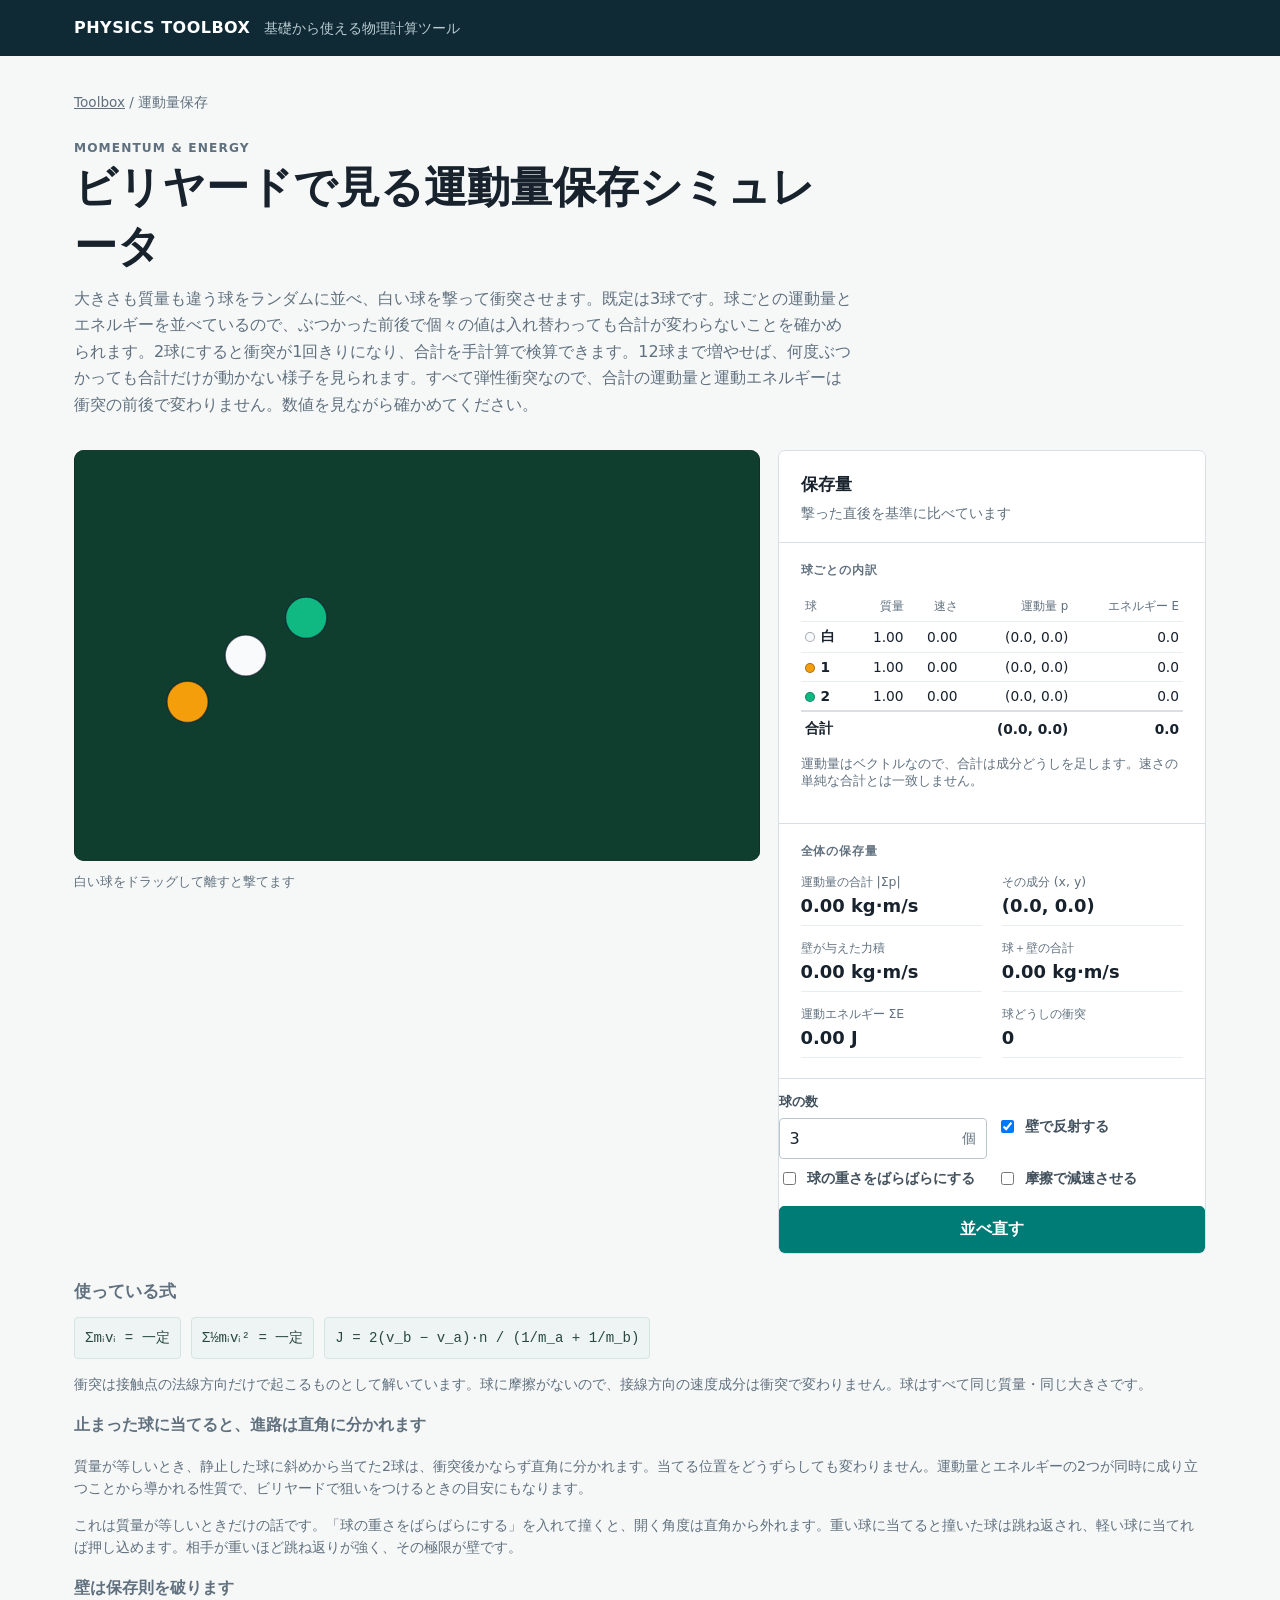
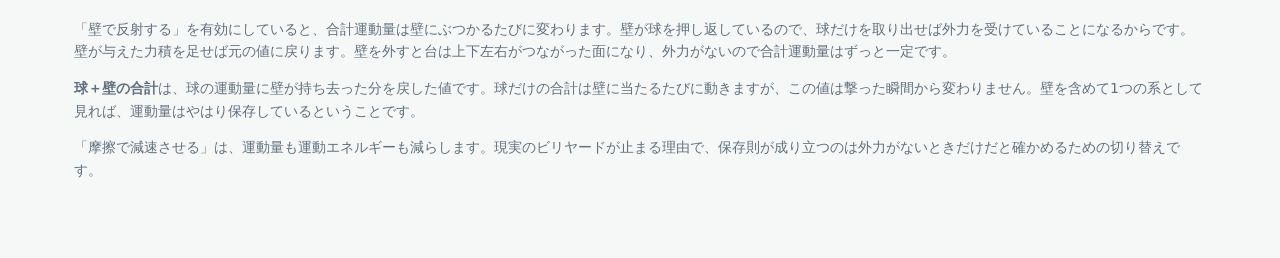
==== commit c12da59a: "feat: offer varied masses alongside identical ones Identical balls give the right-angle result; vari" ====
--- a/public/tools/billiards/index.html
+++ b/public/tools/billiards/index.html
@@ -31,11 +31,11 @@
             <h3>球ごとの内訳</h3>
             <table class="ball-table">
               <thead>
-                <tr><th>球</th><th>速さ</th><th>運動量 p</th><th>エネルギー E</th></tr>
+                <tr><th>球</th><th>質量</th><th>速さ</th><th>運動量 p</th><th>エネルギー E</th></tr>
               </thead>
               <tbody id="ball-rows"></tbody>
               <tfoot>
-                <tr><th>合計</th><th></th><th id="sum-momentum">-</th><th id="sum-energy">-</th></tr>
+                <tr><th>合計</th><th></th><th></th><th id="sum-momentum">-</th><th id="sum-energy">-</th></tr>
               </tfoot>
             </table>
             <p class="panel-note">運動量はベクトルなので、合計は成分どうしを足します。速さの単純な合計とは一致しません。</p>
@@ -54,6 +54,7 @@
           <div class="fields billiards-controls">
             <div class="field"><label for="ball-count">球の数</label><div class="input-with-unit"><input id="ball-count" type="number" value="3" min="2" max="12" step="1" inputmode="numeric" /><span class="unit">個</span></div></div>
             <label class="checkbox-field"><input id="walls" type="checkbox" checked /> 壁で反射する</label>
+            <label class="checkbox-field"><input id="vary-mass" type="checkbox" /> 球の重さをばらばらにする</label>
             <label class="checkbox-field"><input id="friction" type="checkbox" /> 摩擦で減速させる</label>
           </div>
           <button id="reset" class="calculate-button" type="button">並べ直す</button>
@@ -68,7 +69,8 @@
         </div>
         <p>衝突は接触点の法線方向だけで起こるものとして解いています。球に摩擦がないので、接線方向の速度成分は衝突で変わりません。球はすべて同じ質量・同じ大きさです。</p>
         <h3>止まった球に当てると、進路は直角に分かれます</h3>
-        <p>質量が等しいとき、静止した球に斜めから当てた2球は、衝突後かならず直角に分かれます。当てる位置をどうずらしても変わりません。運動量とエネルギーの2つが同時に成り立つことから導かれる性質で、質量が違うと成り立ちません。ビリヤードで狙いをつけるときの目安にもなります。</p>
+        <p>質量が等しいとき、静止した球に斜めから当てた2球は、衝突後かならず直角に分かれます。当てる位置をどうずらしても変わりません。運動量とエネルギーの2つが同時に成り立つことから導かれる性質で、ビリヤードで狙いをつけるときの目安にもなります。</p>
+        <p>これは質量が等しいときだけの話です。「球の重さをばらばらにする」を入れて撞くと、開く角度は直角から外れます。重い球に当てると撞いた球は跳ね返され、軽い球に当てれば押し込めます。相手が重いほど跳ね返りが強く、その極限が壁です。</p>
         <h3>壁は保存則を破ります</h3>
         <p>「壁で反射する」を有効にしていると、合計運動量は壁にぶつかるたびに変わります。壁が球を押し返しているので、球だけを取り出せば外力を受けていることになるからです。壁が与えた力積を足せば元の値に戻ります。壁を外すと台は上下左右がつながった面になり、外力がないので合計運動量はずっと一定です。</p>
         <p><b>球＋壁の合計</b>は、球の運動量に壁が持ち去った分を戻した値です。球だけの合計は壁に当たるたびに動きますが、この値は撃った瞬間から変わりません。壁を含めて1つの系として見れば、運動量はやはり保存しているということです。</p>
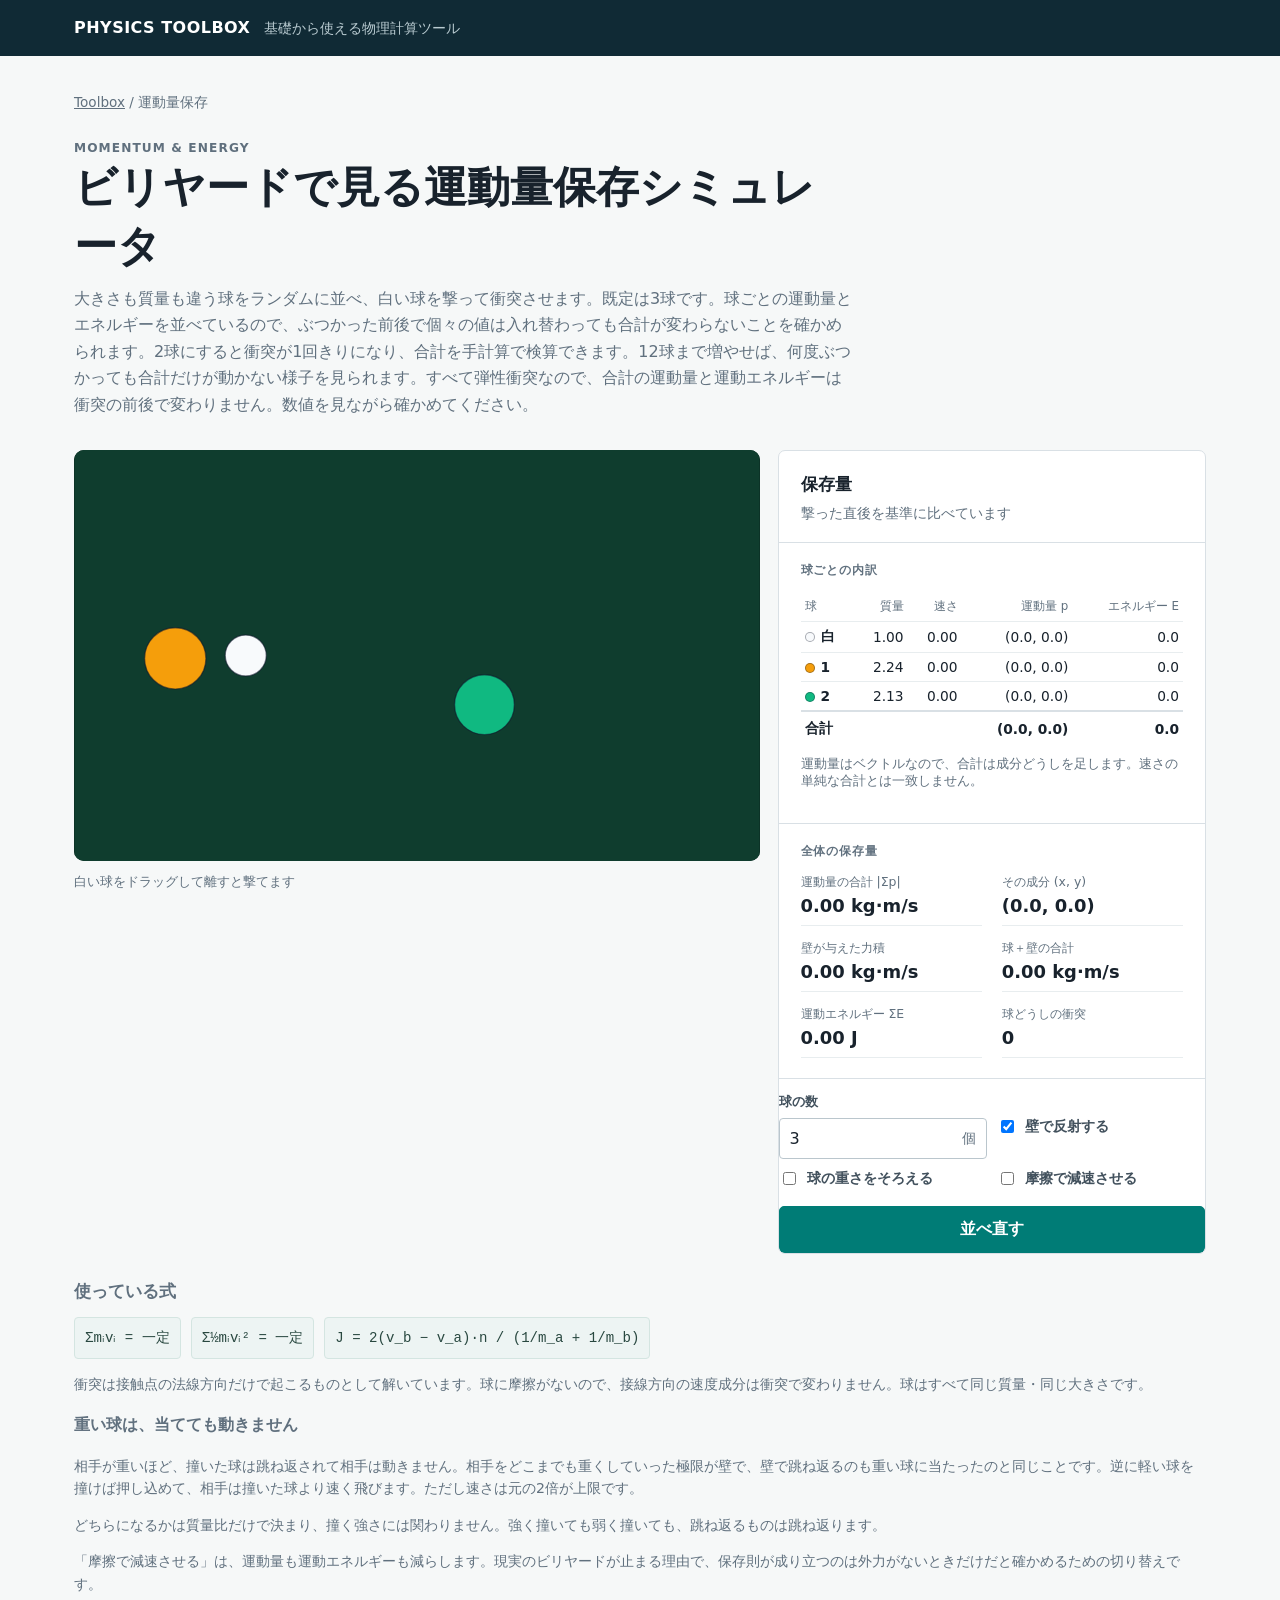
==== commit a7c6e11b: "feat: lead with what a heavy ball does, not with the right angle The right-angle result is elegant b" ====
--- a/public/tools/billiards/index.html
+++ b/public/tools/billiards/index.html
@@ -54,7 +54,7 @@
           <div class="fields billiards-controls">
             <div class="field"><label for="ball-count">球の数</label><div class="input-with-unit"><input id="ball-count" type="number" value="3" min="2" max="12" step="1" inputmode="numeric" /><span class="unit">個</span></div></div>
             <label class="checkbox-field"><input id="walls" type="checkbox" checked /> 壁で反射する</label>
-            <label class="checkbox-field"><input id="vary-mass" type="checkbox" /> 球の重さをばらばらにする</label>
+            <label class="checkbox-field"><input id="equal-mass" type="checkbox" /> 球の重さをそろえる</label>
             <label class="checkbox-field"><input id="friction" type="checkbox" /> 摩擦で減速させる</label>
           </div>
           <button id="reset" class="calculate-button" type="button">並べ直す</button>
@@ -68,12 +68,9 @@
           <p><code>J = 2(v_b − v_a)·n / (1/m_a + 1/m_b)</code></p>
         </div>
         <p>衝突は接触点の法線方向だけで起こるものとして解いています。球に摩擦がないので、接線方向の速度成分は衝突で変わりません。球はすべて同じ質量・同じ大きさです。</p>
-        <h3>止まった球に当てると、進路は直角に分かれます</h3>
-        <p>質量が等しいとき、静止した球に斜めから当てた2球は、衝突後かならず直角に分かれます。当てる位置をどうずらしても変わりません。運動量とエネルギーの2つが同時に成り立つことから導かれる性質で、ビリヤードで狙いをつけるときの目安にもなります。</p>
-        <p>これは質量が等しいときだけの話です。「球の重さをばらばらにする」を入れて撞くと、開く角度は直角から外れます。重い球に当てると撞いた球は跳ね返され、軽い球に当てれば押し込めます。相手が重いほど跳ね返りが強く、その極限が壁です。</p>
-        <h3>壁は保存則を破ります</h3>
-        <p>「壁で反射する」を有効にしていると、合計運動量は壁にぶつかるたびに変わります。壁が球を押し返しているので、球だけを取り出せば外力を受けていることになるからです。壁が与えた力積を足せば元の値に戻ります。壁を外すと台は上下左右がつながった面になり、外力がないので合計運動量はずっと一定です。</p>
-        <p><b>球＋壁の合計</b>は、球の運動量に壁が持ち去った分を戻した値です。球だけの合計は壁に当たるたびに動きますが、この値は撃った瞬間から変わりません。壁を含めて1つの系として見れば、運動量はやはり保存しているということです。</p>
+        <h3>重い球は、当てても動きません</h3>
+        <p>相手が重いほど、撞いた球は跳ね返されて相手は動きません。相手をどこまでも重くしていった極限が壁で、壁で跳ね返るのも重い球に当たったのと同じことです。逆に軽い球を撞けば押し込めて、相手は撞いた球より速く飛びます。ただし速さは元の2倍が上限です。</p>
+        <p>どちらになるかは質量比だけで決まり、撞く強さには関わりません。強く撞いても弱く撞いても、跳ね返るものは跳ね返ります。</p>
         <p>「摩擦で減速させる」は、運動量も運動エネルギーも減らします。現実のビリヤードが止まる理由で、保存則が成り立つのは外力がないときだけだと確かめるための切り替えです。</p>
       </section>
     </main>
